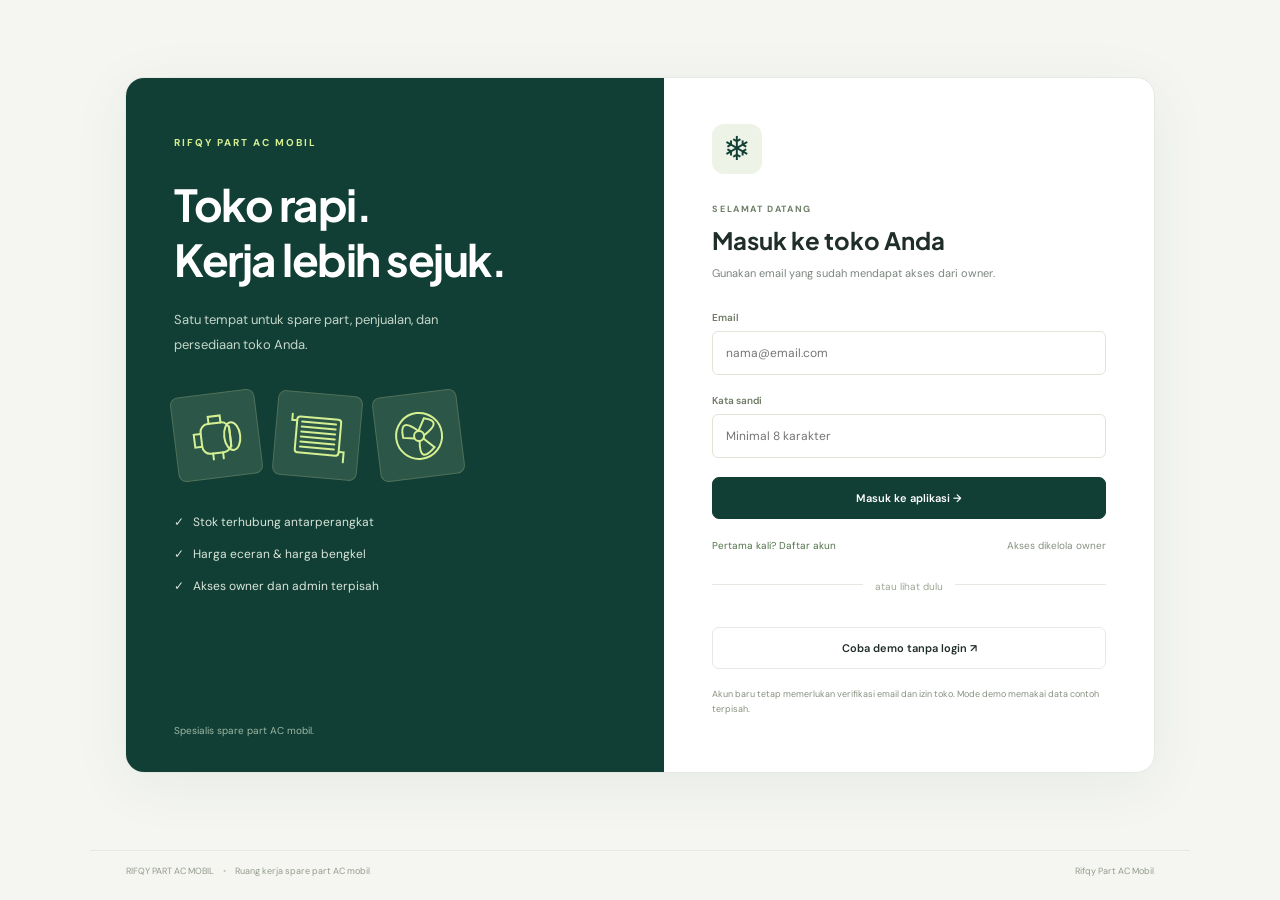
==== index.html @ 84954fb9 "Add Rifqy Part AC Mobil sales app with Supabase login and inventory" ====
<!doctype html><html lang="id"><head><meta charset="utf-8"><meta name="viewport" content="width=device-width,initial-scale=1"><meta name="theme-color" content="#123f35"><meta name="description" content="Rifqy Part AC Mobil, pengelolaan penjualan dan stok spare part AC mobil."><title>Rifqy Part AC Mobil</title><link rel="stylesheet" href="style.css"></head><body><aside><a class="brand" href="#dashboard"><span class="brand-icon">❄</span><span>rifqy<span class="thin">part</span><small>AC MOBIL · RETAIL SYSTEM</small></span></a><div class="shop"><span class="avatar">RP</span><div><b>Rifqy Part AC Mobil</b><small>Spesialis spare part AC mobil</small></div><span class="online"></span></div><label class="nav-label">WORKSPACE</label><nav id="nav"></nav><div class="aside-bottom"><div class="help-icon">↗</div><b>Data toko, tetap di tanganmu.</b><p>Simpan cadangan secara berkala agar data mudah dipindahkan.</p><button class="backup" onclick="backup()">↓ Ekspor cadangan</button><button class="restore" onclick="document.getElementById('restore').click()">Pulihkan cadangan</button><input type="file" id="restore" accept="application/json" hidden></div><div class="profile"><span class="avatar">O</span><div><b>Owner toko</b><small>Mode satu perangkat</small></div></div></aside><div class="workspace"><header><div class="breadcrumb">Workspace <span>/</span> <b id="crumb">Ringkasan</b></div><div class="header-right"><span class="device"><i></i> Menghubungkan data…</span><span id="today"></span><button class="icon-btn mobile-menu" aria-label="Buka menu" onclick="document.body.classList.toggle('menu-open')">☰</button></div></header><main id="app"></main><footer><span>RIFQY PART AC MOBIL <span class="dot">•</span> Ruang kerja spare part AC mobil</span><span>Rifqy Part AC Mobil</span></footer></div><dialog id="modal"><div id="modal-content"></div></dialog><div id="toast" role="status"></div><script src="vendor/supabase-2.118.0.js"></script><script src="cloud.js"></script><script src="app.js"></script></body></html>
---- style.css ----
@import url('https://fonts.googleapis.com/css2?family=DM+Sans:wght@400;500;600;700&family=Plus+Jakarta+Sans:wght@400;500;600;700;800&display=swap');
:root{--green:#123f35;--lime:#d5ef93;--bg:#f5f6f2;--ink:#202e29;--muted:#7b857e;--line:#e5e9e2;--orange:#b67922}*{box-sizing:border-box}body{margin:0;background:var(--bg);color:var(--ink);font:14px 'DM Sans',Arial,sans-serif}button,input,select,textarea{font:inherit}button,a,input,select{ -webkit-tap-highlight-color:transparent}button{cursor:pointer}button:disabled{cursor:not-allowed;opacity:.45}a{color:inherit;text-decoration:none}aside{width:248px;position:fixed;inset:0 auto 0 0;background:#fff;border-right:1px solid var(--line);padding:31px 22px 18px;display:flex;flex-direction:column;z-index:20}.brand{display:flex;align-items:center;gap:10px;font:800 26px 'Plus Jakarta Sans',Arial}.brand-icon{color:var(--green);font-size:41px}.brand .thin{font-weight:400}.brand small{display:block;font:600 8px 'DM Sans';letter-spacing:1.7px;color:var(--muted);margin-top:3px}.shop{margin:36px 0 30px;padding:13px 9px;background:#f6f7f3;border:1px solid var(--line);border-radius:9px;display:flex;align-items:center;gap:9px}.avatar{width:35px;height:35px;border-radius:9px;background:#e7eee6;color:var(--green);display:grid;place-items:center;font-size:12px;font-weight:700}.shop b,.profile b{font-size:12px}.shop small,.profile small{display:block;font-size:10px;color:var(--muted);margin-top:4px}.online{width:6px;height:6px;background:#68a77b;border-radius:50%;margin-left:auto}.nav-label{font-size:9px;letter-spacing:1.7px;color:#98a095;margin:0 12px 14px}nav{display:grid;gap:6px}nav a{display:flex;align-items:center;gap:13px;padding:13px 14px;font-size:12px;color:#69746b;border-radius:7px}nav a svg{width:18px;height:18px}nav a.active{background:var(--green);color:white}nav a.active:after{content:'';width:5px;height:5px;border-radius:50%;background:var(--lime);margin-left:auto}.aside-bottom{margin-top:auto;padding:19px 14px;background:#f2f5ec;border-radius:10px}.help-icon{font-size:24px;color:#4d7154;margin-bottom:8px}.aside-bottom b{font-size:11px;line-height:1.5;display:block}.aside-bottom p{font-size:10px;line-height:1.7;color:var(--muted)}.backup{border:1px solid #d3decb;background:white;width:100%;padding:9px;border-radius:5px;color:var(--green);font-size:11px;font-weight:600}.restore{background:none;border:0;width:100%;font-size:10px;color:#77846d;margin-top:9px}.profile{display:flex;gap:10px;align-items:center;margin-top:19px;padding-top:17px;border-top:1px solid var(--line)}.workspace{margin-left:248px}header{height:77px;padding:0 36px;display:flex;align-items:center;justify-content:space-between;border-bottom:1px solid var(--line);background:#fff}.breadcrumb{font-size:11px;color:#8a938c}.breadcrumb span{margin:0 13px;color:#c1c7bf}.breadcrumb b{color:#4a594f;font-weight:500}.header-right{display:flex;align-items:center;gap:21px;font-size:10px;color:#788277}.device{padding:6px 10px;border:1px solid var(--line);border-radius:5px}.device i{display:inline-block;width:5px;height:5px;background:#67a373;border-radius:50%;margin-right:5px}main{padding:33px 36px;min-height:calc(100vh - 125px);max-width:1600px;margin:auto}.page-head{display:flex;justify-content:space-between;align-items:center;gap:18px;margin-bottom:24px}.eyebrow{color:#6e7f68;letter-spacing:1.6px;font-size:9px;font-weight:700;margin-bottom:10px}h1{font:700 27px 'Plus Jakarta Sans',Arial;margin:0 0 9px;letter-spacing:-1px}.subtitle{font-size:12px;color:var(--muted);margin:0;line-height:1.6}.btn{display:inline-flex;align-items:center;justify-content:center;gap:8px;background:var(--green);color:white;border:1px solid var(--green);padding:11px 16px;border-radius:7px;font-size:11px;font-weight:600;white-space:nowrap}.btn svg{width:15px;height:15px}.btn.secondary{background:white;border-color:var(--line);color:var(--ink)}.btn.lime{background:var(--lime);color:var(--green);border-color:var(--lime)}.btn.danger{background:#fff5f2;color:#b24835;border-color:#f1d9d1}.banner{display:flex;justify-content:space-between;align-items:center;background:#eaf0e1;border:1px solid #dfe6d2;padding:12px 16px;border-radius:7px;font-size:11px;color:#60744d;margin-bottom:22px;gap:12px}.banner b{color:#364e2e}.banner button{border:0;background:none;font:inherit;text-decoration:underline;color:inherit}.stats{display:grid;grid-template-columns:repeat(4,1fr);gap:16px;margin-bottom:24px}.stat{background:white;border:1px solid var(--line);border-radius:10px;padding:20px}.stat.first{background:var(--green);color:white;border-color:var(--green)}.stat-top{display:flex;justify-content:space-between;align-items:center;font-size:11px;color:var(--muted)}.first .stat-top{color:#c1d0c5}.stat-icon{height:30px;width:30px;border:1px solid var(--line);border-radius:7px;display:grid;place-items:center}.first .stat-icon{border-color:#46685c;color:var(--lime)}.stat-icon svg{width:15px;height:15px}.stat strong{font:700 25px 'Plus Jakarta Sans';display:block;letter-spacing:-.8px;margin:15px 0 9px}.stat small{font-size:10px;color:#889181}.first small{color:#bfd2bd}.grid-main{display:grid;grid-template-columns:1.7fr 1fr;gap:20px;margin-bottom:22px}.panel{background:white;border:1px solid var(--line);border-radius:10px;overflow:hidden}.panel-head{display:flex;align-items:center;justify-content:space-between;padding:20px 22px;gap:12px}.panel h2{font:700 14px 'Plus Jakarta Sans';margin:0 0 5px}.panel-head p{font-size:10px;color:var(--muted);margin:0}.text-link{font-size:10px;color:#426e4d;white-space:nowrap}.tag{font-size:9px;border:1px solid var(--line);border-radius:5px;padding:6px 9px;color:#7d897c}.chart{height:170px;padding:14px 25px 0 45px;display:flex;align-items:flex-end;justify-content:space-between;gap:18px;border-bottom:1px solid var(--line);margin:0 24px;position:relative;background:repeating-linear-gradient(to top,transparent 0,transparent 49px,#eff1ed 50px)}.bar-col{height:100%;flex:1;display:flex;flex-direction:column;justify-content:end;align-items:center;position:relative}.bar{width:65%;max-width:34px;background:#dfe8d1;border-radius:4px 4px 0 0;min-height:2px}.bar.today{background:var(--green)}.bar-col span{position:absolute;bottom:-25px;font-size:9px;color:var(--muted)}.chart-foot{display:flex;gap:15px;padding:41px 24px 20px;font-size:10px;color:var(--muted)}.legend{display:inline-block;width:7px;height:7px;background:var(--green);border-radius:2px;margin-right:5px}.quick{margin:0 20px 8px;padding:12px;border:1px solid var(--line);border-radius:7px;display:flex;align-items:center;gap:11px;width:calc(100% - 40px);background:white;text-align:left}.quick:hover{background:#f7f9f2}.quick .q-icon{width:34px;height:34px;border-radius:7px;background:#eff3e7;display:grid;place-items:center;color:#5e7c4b}.q-icon svg{width:17px;height:17px}.quick b{font-size:11px;display:block;margin-bottom:4px}.quick small{font-size:9px;color:var(--muted)}.quick>span:last-child{margin-left:auto;color:#7d8b75}.quick-end{font-size:9px;color:#899181;margin:14px 22px 21px}.lower-grid{display:grid;grid-template-columns:1.7fr 1fr;gap:20px}table{border-collapse:collapse;width:100%;text-align:left}th{font-size:9px;letter-spacing:.4px;font-weight:600;color:#8a9487;background:#fafbf8;padding:12px 20px;border-top:1px solid var(--line);border-bottom:1px solid var(--line);white-space:nowrap}td{font-size:11px;padding:16px 20px;border-bottom:1px solid #edf0e9}tbody tr:last-child td{border-bottom:0}.table-wrap{overflow:auto}.mono{font-family:monospace;font-size:10px;color:#788573}td b{font-weight:600}td small{display:block;font-size:9px;color:#8e9887;margin-top:4px}.pill{display:inline-block;padding:5px 8px;border-radius:4px;background:#edf4e6;color:#557648;font-size:9px;white-space:nowrap}.pill.warn{background:#fff3df;color:#a5792e}.pill.red{background:#fdeee9;color:#b15e47}.low-item{display:flex;gap:12px;align-items:center;padding:13px 21px;border-top:1px solid #eff1ec}.low-item .part-icon{width:40px;height:40px}.low-item b{font-size:10px;display:block}.low-item small{font-size:9px;color:var(--muted);display:block;margin-top:5px}.low-item .pill{margin-left:auto}.part-icon{width:45px;height:45px;background:#f1f3ec;border-radius:8px;display:grid;place-items:center;color:#71816a;flex-shrink:0}.part-icon svg{width:32px;height:32px}.product-name{display:flex;align-items:center;gap:12px}.toolbar{display:flex;align-items:center;gap:10px;margin-bottom:20px}.search{position:relative;flex:1}.search input{width:100%;padding:12px 15px 12px 38px;border:1px solid var(--line);border-radius:7px;background:white;font-size:11px;outline:none}.search svg{position:absolute;left:13px;top:12px;width:16px;height:16px;color:#8c9685}input:focus,select:focus,textarea:focus{outline:2px solid #b5cf92;outline-offset:1px}.toolbar select, .field select{padding:11px;border:1px solid var(--line);border-radius:7px;background:white;font-size:11px}.action-sm{padding:6px 9px;border:1px solid var(--line);background:white;border-radius:5px;font-size:10px;color:var(--green)}.empty{padding:45px 20px;text-align:center;color:var(--muted);font-size:12px}.pos-layout{display:grid;grid-template-columns:1.45fr 1fr;gap:22px;align-items:start}.product-grid{display:grid;grid-template-columns:repeat(3,1fr);gap:12px}.product-card{background:white;border:1px solid var(--line);border-radius:8px;padding:15px;display:flex;flex-direction:column;gap:9px}.product-card .part-icon{width:100%;height:80px;background:#f4f6ef}.product-card .part-icon svg{width:65px;height:65px}.product-card h3{font-size:12px;margin:0;line-height:1.6}.product-card p{font-size:9px;color:var(--muted);margin:0}.product-card .price{font-weight:700;font-size:13px;color:var(--green);margin-top:auto}.product-card .btn{width:100%;padding:9px}.cart{position:sticky;top:20px}.cart-body{padding:0 20px 20px}.cart-row{padding:14px 0;border-bottom:1px solid var(--line)}.cart-row b{font-size:11px}.cart-top{display:flex;justify-content:space-between;gap:10px}.cart-controls{display:flex;align-items:center;justify-content:space-between;margin-top:10px}.qty{display:flex;align-items:center;border:1px solid var(--line);border-radius:5px;overflow:hidden}.qty button{width:27px;height:27px;background:#f5f7f1;border:0}.qty span{width:31px;text-align:center;font-size:11px}.remove{background:none;border:0;color:#b37865;font-size:10px}.cart-total{display:flex;justify-content:space-between;margin:16px 0;font-weight:700}.cart-total strong{font:700 22px 'Plus Jakarta Sans';color:var(--green)}.field{display:flex;flex-direction:column;gap:7px;margin-bottom:15px}.field label{font-size:10px;color:#6d7a65;font-weight:600}.field input,.field select,.field textarea{width:100%;border:1px solid #dfe5d8;border-radius:6px;padding:11px;background:#fff;color:var(--ink);font-size:12px}.field textarea{resize:vertical}.field-row{display:grid;grid-template-columns:1fr 1fr;gap:14px}.hint{font-size:10px;line-height:1.7;color:#87917f}.notice{font-size:10px;line-height:1.6;padding:11px 13px;background:#fff6e5;border-radius:6px;color:#92702c;margin:0 0 17px}.customer-grid{display:grid;grid-template-columns:repeat(3,1fr);gap:16px}.customer-card{padding:22px}.customer-card h3{margin:12px 0 7px;font-size:14px}.customer-card p{font-size:11px;color:var(--muted);line-height:1.7}.report-bars{padding:0 24px 24px}.report-row{margin:18px 0}.report-row div{display:flex;justify-content:space-between;font-size:11px;margin-bottom:8px}.report-track{height:8px;border-radius:6px;background:#f0f3e9;overflow:hidden}.report-track span{display:block;height:100%;background:#81a56d;border-radius:6px}footer{display:flex;justify-content:space-between;gap:12px;padding:14px 36px;border-top:1px solid var(--line);font-size:9px;color:#939b8c}.dot{margin:0 7px;color:#c2c9ba}dialog{width:560px;max-width:calc(100% - 30px);border:1px solid var(--line);border-radius:13px;padding:26px;box-shadow:0 25px 100px #102f3030;max-height:90vh;overflow:auto}dialog::backdrop{background:#102a2460;backdrop-filter:blur(3px)}.modal-head{display:flex;justify-content:space-between;align-items:center;margin-bottom:20px}.modal-head h2{font:700 18px 'Plus Jakarta Sans';margin:0}.icon-btn{border:0;background:#f0f3ea;padding:6px 10px;border-radius:5px;color:var(--green)}.modal-actions{display:flex;justify-content:flex-end;gap:10px;border-top:1px solid var(--line);padding-top:19px;margin-top:20px}#toast{position:fixed;bottom:25px;left:calc(50% + 110px);transform:translateX(-50%) translateY(100px);transition:.2s;background:#153f35;color:#fff;padding:14px 23px;border-radius:8px;z-index:99;box-shadow:0 5px 30px #123f3522;font-size:12px}#toast.show{transform:translateX(-50%) translateY(0)}.mobile-menu{display:none}.receipt{text-align:center}.receipt h2{margin-bottom:5px}.receipt p{font-size:11px;color:var(--muted)}.receipt table{margin:20px 0;text-align:left}.receipt td{padding:10px 5px}.receipt-total{font-size:22px;font-weight:700;color:var(--green)}.wide-btn{width:100%}.table-foot{padding:13px 20px;font-size:10px;color:var(--muted);border-top:1px solid var(--line)}@media(min-height:900px){.aside-bottom{margin-bottom:20px}}@media(max-width:1200px){aside{width:215px;padding-left:16px;padding-right:16px}.workspace{margin-left:215px}main{padding:27px 24px}header{padding:0 24px}.stat{padding:16px}.stat strong{font-size:22px}.product-grid{grid-template-columns:repeat(2,1fr)}td,th{padding:13px}.grid-main,.lower-grid{grid-template-columns:1.4fr 1fr}.customer-grid{grid-template-columns:repeat(2,1fr)}}@media(max-width:900px){aside{width:185px;padding:25px 12px}.brand{font-size:22px}.brand small{font-size:6px}.brand-icon{font-size:32px}.workspace{margin-left:185px}.stats{grid-template-columns:repeat(2,1fr)}.grid-main,.lower-grid{grid-template-columns:1fr}.pos-layout{grid-template-columns:1fr}.cart{position:static}.header-right #today{display:none}.page-head{align-items:flex-start}h1{font-size:23px}.aside-bottom{padding:12px}.chart{height:150px}.toolbar{flex-wrap:wrap}.toolbar .search{min-width:200px}#toast{left:calc(50% + 90px)}}@media(max-width:600px){aside{transform:translateX(-100%);width:235px;transition:.2s;box-shadow:5px 0 40px #143f3522}.menu-open aside{transform:none}.workspace{margin-left:0}.mobile-menu{display:block}header{padding:0 18px;height:61px}.device{display:none}main{padding:25px 16px}.page-head{flex-wrap:wrap;gap:15px}.page-head .btn{padding:10px 14px}.stats{gap:10px}.stat{padding:14px}.stat-top{font-size:10px}.stat strong{font-size:20px}.stat small{font-size:9px}.banner{font-size:10px;align-items:flex-start;line-height:1.7}.banner button{white-space:nowrap}.panel-head{padding:18px 16px}.customer-grid{grid-template-columns:1fr}.product-grid{grid-template-columns:repeat(2,1fr)}footer{padding:15px 18px;font-size:8px}footer span:last-child{display:none}.field-row{gap:10px}#toast{left:50%;width:90%;text-align:center}.lower-grid{gap:16px}.toolbar select{max-width:45%}.chart{margin:0 16px;padding-left:10px;gap:10px}.breadcrumb{font-size:10px}}
@media print{body *{visibility:hidden}dialog,dialog *{visibility:visible}dialog{position:absolute;left:0;top:0;border:0;box-shadow:none;width:100%;max-width:100%;max-height:none}dialog::backdrop{background:white}.modal-actions,.modal-head{display:none!important}.receipt{display:block} .receipt table{font-size:12px}}
.panel-head>svg{width:21px;height:21px;color:#71856a;flex-shrink:0}
.login-mode aside{display:none}.login-mode .workspace{margin-left:0}.login-mode header{display:none}.login-mode footer{max-width:1100px;margin:auto}.login-mode main{min-height:calc(100vh - 50px);display:grid;place-items:center;padding:40px 25px}.login-layout{display:grid;grid-template-columns:1.1fr 1fr;max-width:1030px;width:100%;min-height:650px;border:1px solid var(--line);border-radius:19px;overflow:hidden;background:white;box-shadow:0 12px 60px #203d2910}.login-story{background:var(--green);color:white;padding:58px 48px;position:relative}.login-story .eyebrow{color:var(--lime);letter-spacing:2px;font-size:10px}.login-story h1{font-size:44px;line-height:1.25;letter-spacing:-1.5px;margin:28px 0 21px}.login-story p{color:#c5d6c9;font-size:13px;line-height:1.9;max-width:300px}.login-story>small{position:absolute;bottom:35px;color:#9bb7a3;font-size:10px}.login-illustration{display:flex;gap:16px;margin:36px 0}.login-illustration .part-icon{width:85px;height:85px;background:#2b5648;color:#d5ef93;border:1px solid #50715a;transform:rotate(-7deg)}.login-illustration .part-icon:nth-child(2){transform:rotate(5deg)}.login-illustration svg{width:60px;height:60px}.login-feature{font-size:12px;color:#d9e5d9;margin:16px 0}.login-card{padding:46px 48px}.login-mark{display:inline-grid;place-items:center;background:#edf3e6;color:var(--green);width:50px;height:50px;border-radius:12px;font-size:33px;margin-bottom:29px}.login-card h2{font:700 24px 'Plus Jakarta Sans';margin:10px 0}.login-card .subtitle{font-size:11px;margin-bottom:28px}.login-card form .field{margin-bottom:19px}.login-card .field input{padding:13px}.login-card .btn{padding:13px}.login-links{display:flex;justify-content:space-between;gap:10px;margin:15px 0}.login-links button{border:0;background:none;color:#53714b;padding:0;font-size:10px}.login-divider{border-top:1px solid var(--line);position:relative;margin:30px 0 24px;text-align:center}.login-divider span{background:white;position:relative;top:-9px;padding:0 12px;color:#9ca593;font-size:10px}.login-card>.hint{font-size:9px;margin-top:18px}#auth-message:not(:empty){padding:11px;background:#fff4df;border-radius:6px;color:#986c2c}.brand{font-size:25px}.brand small{font-size:7px;letter-spacing:1.4px}@media(max-width:700px){.login-layout{grid-template-columns:1fr;max-width:440px}.login-story{padding:30px}.login-story h1{font-size:29px;margin:15px 0}.login-story p{margin-bottom:0}.login-illustration,.login-feature,.login-story>small{display:none}.login-card{padding:30px}.login-card .login-mark{display:none}.login-mode main{padding:20px 14px}.login-mode footer{display:none}}
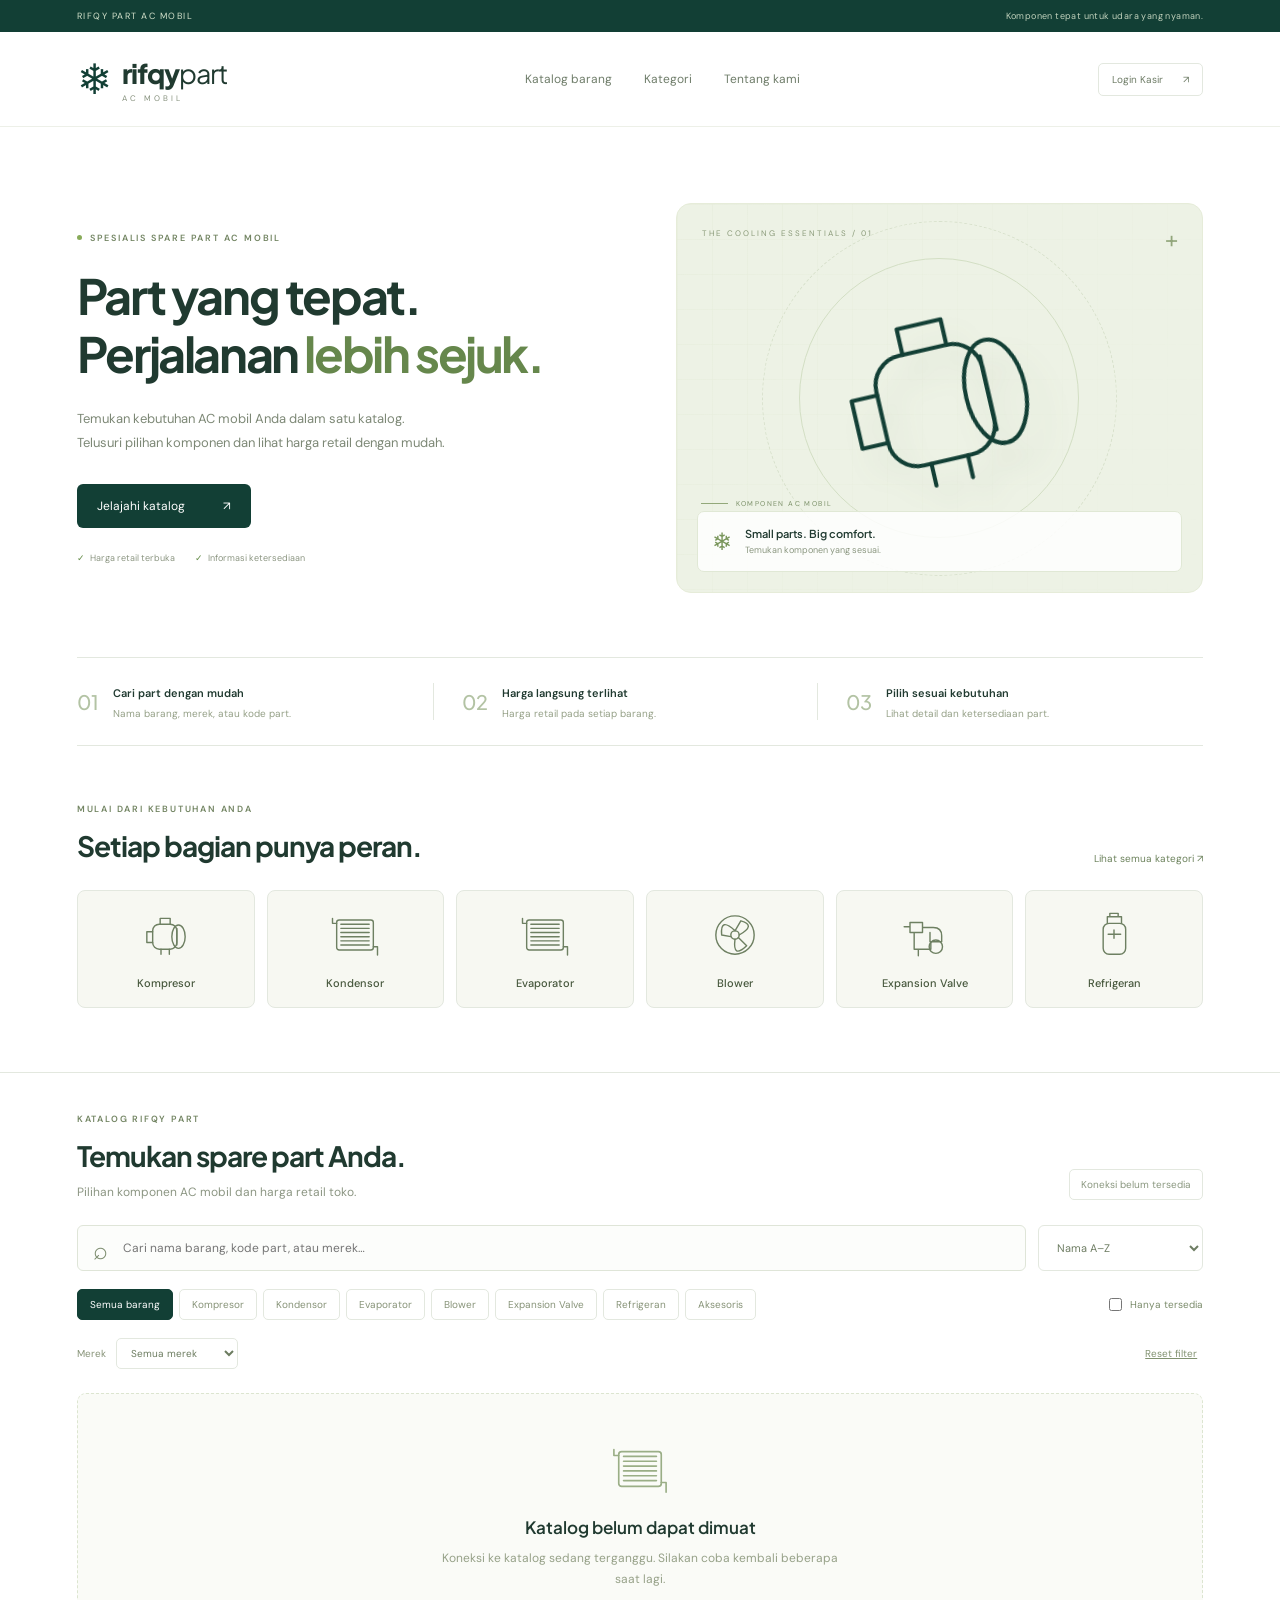
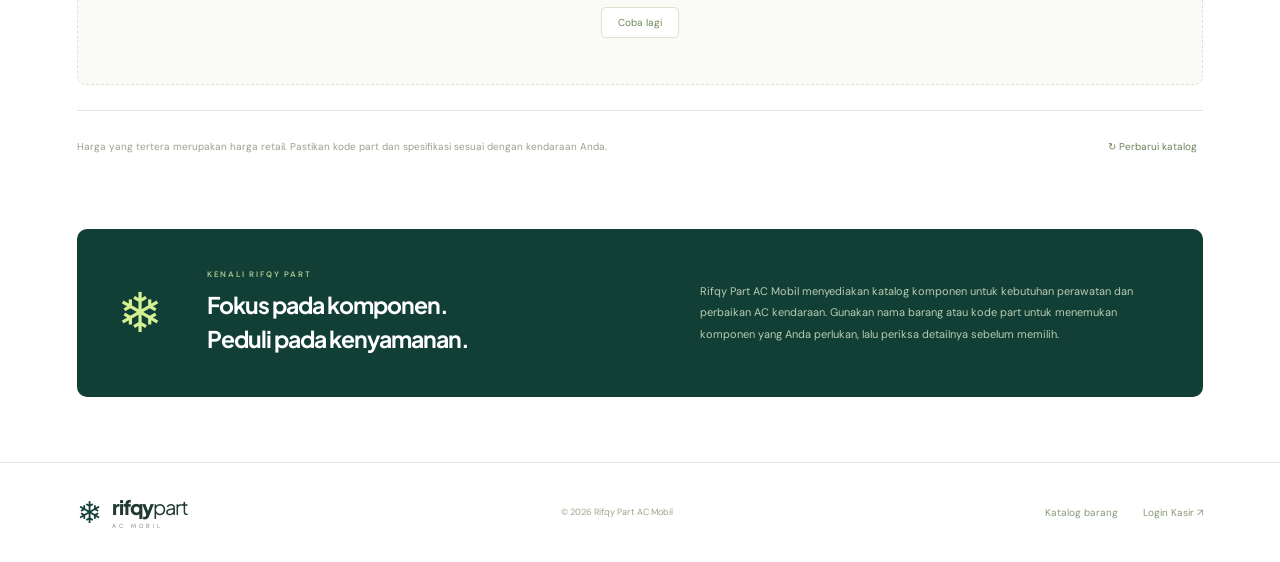
==== commit fcbf36d0: "Add public retail catalog and separate cashier login in one website" ====
--- a/index.html
+++ b/index.html
@@ -1 +1 @@
-<!doctype html><html lang="id"><head><meta charset="utf-8"><meta name="viewport" content="width=device-width,initial-scale=1"><meta name="theme-color" content="#123f35"><meta name="description" content="Rifqy Part AC Mobil, pengelolaan penjualan dan stok spare part AC mobil."><title>Rifqy Part AC Mobil</title><link rel="stylesheet" href="style.css"></head><body><aside><a class="brand" href="#dashboard"><span class="brand-icon">❄</span><span>rifqy<span class="thin">part</span><small>AC MOBIL · RETAIL SYSTEM</small></span></a><div class="shop"><span class="avatar">RP</span><div><b>Rifqy Part AC Mobil</b><small>Spesialis spare part AC mobil</small></div><span class="online"></span></div><label class="nav-label">WORKSPACE</label><nav id="nav"></nav><div class="aside-bottom"><div class="help-icon">↗</div><b>Data toko, tetap di tanganmu.</b><p>Simpan cadangan secara berkala agar data mudah dipindahkan.</p><button class="backup" onclick="backup()">↓ Ekspor cadangan</button><button class="restore" onclick="document.getElementById('restore').click()">Pulihkan cadangan</button><input type="file" id="restore" accept="application/json" hidden></div><div class="profile"><span class="avatar">O</span><div><b>Owner toko</b><small>Mode satu perangkat</small></div></div></aside><div class="workspace"><header><div class="breadcrumb">Workspace <span>/</span> <b id="crumb">Ringkasan</b></div><div class="header-right"><span class="device"><i></i> Menghubungkan data…</span><span id="today"></span><button class="icon-btn mobile-menu" aria-label="Buka menu" onclick="document.body.classList.toggle('menu-open')">☰</button></div></header><main id="app"></main><footer><span>RIFQY PART AC MOBIL <span class="dot">•</span> Ruang kerja spare part AC mobil</span><span>Rifqy Part AC Mobil</span></footer></div><dialog id="modal"><div id="modal-content"></div></dialog><div id="toast" role="status"></div><script src="vendor/supabase-2.118.0.js"></script><script src="cloud.js"></script><script src="app.js"></script></body></html>
+<!doctype html><html lang="id"><head><meta charset="utf-8"><meta name="viewport" content="width=device-width,initial-scale=1"><meta name="theme-color" content="#123f35"><meta name="description" content="Katalog spare part AC mobil Rifqy Part. Temukan kompresor, kondensor, evaporator, blower, dan aksesoris dengan harga retail yang jelas."><title>Rifqy Part AC Mobil — Katalog & Harga Retail</title><link rel="stylesheet" href="catalog.css"><script src="catalog.js" defer></script></head><body><div class="topline"><span>RIFQY PART AC MOBIL</span><span>Komponen tepat untuk udara yang nyaman.</span></div><header class="site-header"><a class="logo" href="./" aria-label="Rifqy Part AC Mobil, beranda"><span class="snow">❄</span><span><b>rifqy<span>part</span></b><small>AC MOBIL</small></span></a><nav aria-label="Navigasi utama"><a href="#katalog">Katalog barang</a><a href="#kategori">Kategori</a><a href="#tentang">Tentang kami</a></nav><a class="staff-login" href="kasir.html">Login Kasir <span aria-hidden="true">↗</span></a></header><main><section class="hero"><div class="hero-text"><div class="eyebrow"><i></i> SPESIALIS SPARE PART AC MOBIL</div><h1>Part yang tepat.<br>Perjalanan <em>lebih sejuk.</em></h1><p>Temukan kebutuhan AC mobil Anda dalam satu katalog. Telusuri pilihan komponen dan lihat harga retail dengan mudah.</p><a class="primary" href="#katalog">Jelajahi katalog <span>↗</span></a><div class="hero-notes"><span>Harga retail terbuka</span><span>Informasi ketersediaan</span></div></div><div class="hero-art" aria-label="Ilustrasi komponen AC mobil"><div class="art-grid"></div><span class="art-index">THE COOLING ESSENTIALS / 01</span><div class="orbit orbit-one"></div><div class="orbit orbit-two"></div><div id="hero-part" class="hero-part"></div><div class="art-label"><span class="mini-line"></span> KOMPONEN AC MOBIL</div><div class="art-tag"><span>❄</span><div><b>Small parts. Big comfort.</b><small>Temukan komponen yang sesuai.</small></div></div><span class="art-plus">+</span></div></section><section class="trust-strip" aria-label="Keunggulan katalog"><div><span class="trust-num">01</span><span><b>Cari part dengan mudah</b><small>Nama barang, merek, atau kode part.</small></span></div><div><span class="trust-num">02</span><span><b>Harga langsung terlihat</b><small>Harga retail pada setiap barang.</small></span></div><div><span class="trust-num">03</span><span><b>Pilih sesuai kebutuhan</b><small>Lihat detail dan ketersediaan part.</small></span></div></section><section class="category-section" id="kategori"><div class="section-heading"><div><div class="eyebrow">MULAI DARI KEBUTUHAN ANDA</div><h2>Setiap bagian punya peran.</h2></div><a href="#katalog" class="text-link" onclick="setCategory('')">Lihat semua kategori ↗</a></div><div class="category-grid" id="category-grid"></div></section><section class="catalog-section" id="katalog"><div class="section-heading"><div><div class="eyebrow">KATALOG RIFQY PART</div><h2>Temukan spare part Anda.</h2><p>Pilihan komponen AC mobil dan harga retail toko.</p></div><span class="catalog-count" id="catalog-count" aria-live="polite">Memuat katalog…</span></div><div class="search-row"><div class="catalog-search"><span aria-hidden="true">⌕</span><input type="search" id="catalog-search" placeholder="Cari nama barang, kode part, atau merek…" aria-label="Cari barang di katalog"></div><select id="catalog-sort" aria-label="Urutkan barang"><option value="name">Nama A–Z</option><option value="price-asc">Harga terendah</option><option value="price-desc">Harga tertinggi</option></select></div><div class="filter-row"><div class="category-chips" id="category-chips"></div><label class="available-filter"><input type="checkbox" id="only-available"> Hanya tersedia</label></div><div class="brand-filter"><label for="brand-select">Merek</label><select id="brand-select"><option value="">Semua merek</option></select><button class="reset-filter" id="reset-filters">Reset filter</button></div><div id="catalog-results" class="catalog-products" aria-live="polite"><div class="empty-state"><div class="loading-pulse"></div><p>Menyiapkan katalog barang…</p></div></div><div class="catalog-bottom"><p>Harga yang tertera merupakan harga retail. Pastikan kode part dan spesifikasi sesuai dengan kendaraan Anda.</p><button id="refresh-catalog">↻ Perbarui katalog</button></div></section><section class="about-section" id="tentang"><div class="about-mark">❄</div><div><div class="eyebrow">KENALI RIFQY PART</div><h2>Fokus pada komponen.<br>Peduli pada kenyamanan.</h2></div><p>Rifqy Part AC Mobil menyediakan katalog komponen untuk kebutuhan perawatan dan perbaikan AC kendaraan. Gunakan nama barang atau kode part untuk menemukan komponen yang Anda perlukan, lalu periksa detailnya sebelum memilih.</p></section></main><footer><a class="logo" href="./"><span class="snow">❄</span><span><b>rifqy<span>part</span></b><small>AC MOBIL</small></span></a><span>© <span id="year"></span> Rifqy Part AC Mobil</span><div><a href="#katalog">Katalog barang</a><a href="kasir.html">Login Kasir ↗</a></div></footer><dialog id="product-dialog"><div id="product-detail"></div></dialog></body></html>
--- a/catalog.css
+++ b/catalog.css
@@ -0,0 +1,3 @@
+@import url('https://fonts.googleapis.com/css2?family=DM+Sans:wght@400;500;600;700&family=Plus+Jakarta+Sans:wght@400;500;600;700;800&display=swap');
+:root{--green:#123f35;--ink:#203a30;--lime:#d5ef93;--muted:#7b857b;--line:#e3e8df;--cream:#f7f8f2}*{box-sizing:border-box}html{scroll-behavior:smooth;scroll-padding-top:100px}body{margin:0;background:#fff;color:var(--ink);font:14px 'DM Sans',Arial,sans-serif}a{color:inherit;text-decoration:none}button,input,select{font:inherit}button,a{touch-action:manipulation}button{cursor:pointer}input:focus-visible,select:focus-visible,button:focus-visible,a:focus-visible{outline:3px solid #83aa59;outline-offset:4px}.topline{background:var(--green);color:#d4e2cc;display:flex;justify-content:space-between;padding:10px max(6%,calc((100vw - 1200px)/2));font-size:9px;letter-spacing:1.5px}.topline span:last-child{letter-spacing:.4px;color:#c0d1bc}.site-header{height:95px;padding:0 6%;display:flex;align-items:center;justify-content:space-between;border-bottom:1px solid #edf0e8;background:white}.logo{display:flex;align-items:center;gap:10px}.snow{font-size:42px;color:var(--green)}.logo b{display:block;font:800 27px 'Plus Jakarta Sans';letter-spacing:-1px}.logo b span{font-weight:400}.logo small{display:block;font-size:8px;letter-spacing:3px;color:#86917d;margin-top:3px}.site-header nav{display:flex;gap:32px;font-size:12px;color:#6f7d6a}.site-header nav a:hover{color:var(--green)}.staff-login{font-size:10px;border:1px solid var(--line);padding:9px 13px;border-radius:5px;color:#6e7c66;display:flex;gap:20px}.staff-login:hover{background:var(--cream)}main{max-width:1440px;margin:auto}.hero{display:grid;grid-template-columns:1.05fr 1fr;padding:64px 6% 52px;gap:45px;align-items:center;min-height:530px}.eyebrow{font-size:9px;font-weight:600;letter-spacing:1.8px;color:#738563;display:flex;gap:8px;align-items:center}.eyebrow i{width:5px;height:5px;border-radius:50%;background:#88ab59}h1{font:700 clamp(35px,3.8vw,56px)/1.2 'Plus Jakarta Sans',Arial;letter-spacing:-2.4px;margin:23px 0}h1 em{font-style:normal;color:#66874c}h2{font:700 28px/1.35 'Plus Jakarta Sans',Arial;letter-spacing:-1px;margin:12px 0 0}.hero-text>p{font-size:13px;line-height:1.9;max-width:370px;color:#7d8876;margin-bottom:28px}.primary{display:inline-flex;align-items:center;justify-content:center;gap:38px;background:var(--green);color:white;padding:14px 20px;border-radius:6px;font-size:12px}.primary:hover{background:#245a46}.hero-notes{display:flex;gap:20px;font-size:9px;color:#8c9682;margin-top:24px}.hero-notes span:before{content:'✓';color:#668d4a;margin-right:5px}.hero-art{height:390px;background:#edf2e5;border:1px solid #e6ecd9;border-radius:15px;position:relative;display:grid;place-items:center;overflow:hidden}.art-grid{position:absolute;inset:0;opacity:.5;background-image:linear-gradient(#dce5cc70 1px,transparent 1px),linear-gradient(90deg,#dce5cc70 1px,transparent 1px);background-size:35px 35px;mask-image:linear-gradient(110deg,black,transparent)}.art-index{position:absolute;left:25px;top:24px;font-size:8px;letter-spacing:2px;color:#8b9b7a}.orbit{position:absolute;border:1px solid #d3dfc4;border-radius:50%;width:280px;height:280px}.orbit-two{width:355px;height:355px;border-style:dashed;border-color:#d8e1cc}.hero-part{position:relative;color:var(--green);width:225px;transform:rotate(-13deg);filter:drop-shadow(12px 24px 12px #54733a20)}.hero-part svg{width:100%;height:auto;stroke-width:1.1}.art-label{position:absolute;left:24px;bottom:84px;display:flex;gap:8px;align-items:center;font-size:7px;letter-spacing:1.4px;color:#7b9068}.mini-line{height:1px;width:27px;background:#93a87a}.art-tag{position:absolute;bottom:20px;left:20px;right:20px;display:flex;align-items:center;gap:13px;background:#ffffffd9;border:1px solid #e0e8d5;border-radius:7px;padding:14px}.art-tag>span{font-size:24px;color:#78955a}.art-tag b{display:block;font:600 11px 'Plus Jakarta Sans'}.art-tag small{display:block;font-size:9px;color:#8b9780;margin-top:4px}.art-plus{position:absolute;top:20px;right:24px;font-size:24px;color:#92a67b}.trust-strip{margin:0 6% 57px;display:grid;grid-template-columns:repeat(3,1fr);border-top:1px solid var(--line);border-bottom:1px solid var(--line);padding:25px 0;gap:28px}.trust-strip>div{display:flex;gap:14px;align-items:center;border-right:1px solid var(--line)}.trust-strip>div:last-child{border:0}.trust-num{font:500 20px 'Plus Jakarta Sans';color:#b3c3a4}.trust-strip b{font-size:11px;font-weight:600}.trust-strip small{display:block;font-size:10px;color:#95a087;margin-top:6px}.category-section,.catalog-section{padding:0 6%;margin-bottom:64px}.section-heading{display:flex;justify-content:space-between;align-items:end;gap:18px;margin-bottom:25px}.text-link{font-size:10px;color:#6c825c;white-space:nowrap}.category-grid{display:grid;grid-template-columns:repeat(6,1fr);gap:12px}.category-card{border:1px solid var(--line);border-radius:8px;background:var(--cream);padding:19px 10px 16px;color:#6e8062;text-align:center;transition:.15s}.category-card:hover{border-color:#9bb17f;transform:translateY(-3px)}.category-card svg{width:50px;height:50px;display:block;margin:0 auto 13px}.category-card b{font-size:11px;font-weight:500;color:#46573c}.catalog-section{padding-top:40px;border-top:1px solid var(--line)}.section-heading p{font-size:12px;color:#8c9683;margin:9px 0 0}.catalog-count{font-size:10px;color:#8b9880;border:1px solid var(--line);padding:8px 11px;border-radius:5px;white-space:nowrap}.search-row{display:flex;gap:12px}.catalog-search{position:relative;flex:1}.catalog-search>span{position:absolute;top:9px;left:16px;font-size:25px;color:#7b8b6d}.catalog-search input{width:100%;border:1px solid #dfe5d8;border-radius:6px;padding:14px 18px 14px 45px;font-size:12px;background:#fcfdfb;outline-color:#8ba66a}.search-row>select{border:1px solid var(--line);padding:0 14px;border-radius:6px;font-size:11px;color:#6e7d63;background:white;min-width:165px}.filter-row{display:flex;justify-content:space-between;align-items:center;margin:18px 0;gap:15px}.category-chips{display:flex;gap:6px;flex-wrap:wrap}.chip{padding:8px 12px;border:1px solid var(--line);background:white;border-radius:5px;font-size:10px;color:#879378}.chip.active{background:var(--green);color:white;border-color:var(--green)}.available-filter{font-size:10px;color:#7a8b6a;white-space:nowrap;display:flex;align-items:center;gap:5px}.available-filter input{accent-color:var(--green)}.brand-filter{display:flex;align-items:center;gap:10px;margin:5px 0 24px;font-size:10px;color:#879378}.brand-filter select{padding:7px 24px 7px 10px;border:1px solid var(--line);border-radius:5px;background:white;color:#6c7c60;font-size:10px}.reset-filter{margin-left:auto;border:0;background:none;font-size:10px;color:#819270;text-decoration:underline}.catalog-products{display:grid;grid-template-columns:repeat(4,1fr);gap:18px}.catalog-card{border:1px solid var(--line);border-radius:9px;overflow:hidden;background:white;display:flex;flex-direction:column;transition:.15s}.catalog-card:hover{border-color:#b5c3a4;box-shadow:0 6px 25px #4467380a}.product-art{height:175px;background:#f3f5ee;display:grid;place-items:center;color:#80946d;position:relative}.product-art svg{height:95px;width:95px}.product-art .type-tag{position:absolute;left:12px;top:12px;font-size:8px;border:1px solid #dde5d3;background:#ffffffba;padding:4px 6px;border-radius:3px;color:#8b9a7b}.catalog-card-body{padding:17px 17px 15px;display:flex;flex-direction:column;flex:1}.card-code{font-size:9px;letter-spacing:.6px;color:#98a48b}.catalog-card h3{font:600 13px/1.7 'Plus Jakarta Sans';margin:9px 0 6px}.card-brand{font-size:10px;color:#93a083;margin:0 0 15px}.card-price{font:700 19px 'Plus Jakarta Sans';letter-spacing:-.5px;color:var(--green);margin-top:auto}.price-label{font-size:8px;color:#9aa58d;margin-top:4px}.card-bottom{display:flex;justify-content:space-between;align-items:center;margin-top:18px;gap:8px}.availability{font-size:9px;color:#688d4f;display:flex;align-items:center;gap:5px}.availability:before{content:'';width:4px;height:4px;background:#87a96a;border-radius:50%}.availability.sold{color:#a89c7c}.availability.sold:before{background:#b1a98e}.detail-link{border:0;background:none;padding:0;font-size:9px;color:#65804f}.catalog-bottom{display:flex;justify-content:space-between;gap:25px;align-items:center;border-top:1px solid var(--line);padding-top:17px;margin-top:25px}.catalog-bottom p{font-size:10px;color:#98a18d;line-height:1.7;max-width:600px}.catalog-bottom button{border:0;background:none;font-size:10px;color:#6c8359;white-space:nowrap}.empty-state{grid-column:1/-1;text-align:center;background:#fafbf7;border:1px dashed #dce5d0;border-radius:9px;padding:46px 20px;min-height:240px;display:flex;flex-direction:column;align-items:center;justify-content:center}.empty-state svg{width:58px;height:58px;color:#9aae86;margin-bottom:18px}.empty-state h3{font:600 17px 'Plus Jakarta Sans';margin:0 0 10px}.empty-state p{font-size:12px;color:#96a188;line-height:1.8;margin:0;max-width:420px}.empty-state button{margin-top:16px;padding:8px 16px;border:1px solid #d9e3cd;border-radius:5px;background:white;color:#6f8858;font-size:10px}.loading-pulse{width:25px;height:25px;border:2px solid #dde6d1;border-top-color:#62834b;border-radius:50%;animation:spin 1s linear infinite;margin-bottom:16px}@keyframes spin{to{transform:rotate(360deg)}}.about-section{margin:20px 6% 65px;background:var(--green);color:white;border-radius:10px;display:grid;grid-template-columns:60px 1fr 1fr;gap:30px;padding:40px;align-items:center}.about-mark{font-size:55px;color:var(--lime)}.about-section .eyebrow{color:#adc596;font-size:8px}.about-section h2{font-size:23px;line-height:1.5;margin-top:9px}.about-section p{font-size:11px;line-height:1.95;color:#b9cbb2;margin:0}footer{max-width:1440px;margin:auto;padding:30px 6%;border-top:1px solid var(--line);display:flex;align-items:center;justify-content:space-between;gap:20px}footer .logo .snow{font-size:30px}footer .logo b{font-size:20px}footer .logo small{font-size:6px}footer>span{font-size:9px;color:#9aa58e}footer>div{display:flex;gap:25px;font-size:10px;color:#889a78}dialog{border:1px solid var(--line);border-radius:13px;padding:0;max-width:calc(100% - 30px);width:600px;max-height:90vh;overflow:auto;box-shadow:0 25px 100px #102f3030}dialog::backdrop{background:#133a2c70;backdrop-filter:blur(3px)}.detail-top{height:210px;background:#f2f5ec;display:grid;place-items:center;position:relative}.detail-top>svg{height:135px;width:135px;color:#7e9668}.close-detail{position:absolute;top:16px;right:16px;border:1px solid #dde6d3;background:white;border-radius:50%;width:30px;height:30px;color:#70885c;font-size:20px}.detail-body{padding:25px 30px}.detail-body h2{font-size:22px;line-height:1.5;margin:10px 0 15px}.detail-body .card-price{font-size:27px}.detail-data{display:grid;grid-template-columns:1fr 1fr;gap:18px;margin:25px 0}.detail-data dt{font-size:9px;color:#91a080;margin-bottom:6px}.detail-data dd{margin:0;font-size:12px;color:#5b724a}.detail-note{font-size:11px;color:#8d9a7c;background:#f7f9f2;padding:13px;border-radius:5px;line-height:1.8}.back-catalog{display:block;font-size:11px;margin:15px 0;color:#78945f}@media(min-width:1500px){.site-header,.topline{padding-left:calc((100vw - 1268px)/2);padding-right:calc((100vw - 1268px)/2)}}@media(max-width:1050px){.hero{gap:25px;padding-top:45px}.hero-art{height:350px}h1{font-size:40px}.category-grid{grid-template-columns:repeat(3,1fr)}.category-card{display:flex;align-items:center;justify-content:center;gap:12px;padding:15px}.category-card svg{width:35px;height:35px;margin:0}.catalog-products{grid-template-columns:repeat(3,1fr)}.filter-row{align-items:flex-start;flex-wrap:wrap}.about-section{grid-template-columns:45px 1fr;gap:20px;padding:30px}.about-section p{grid-column:2}.trust-strip{gap:15px}.trust-strip>div{gap:10px}.site-header nav{gap:20px}.hero-notes{gap:12px}}@media(max-width:700px){.topline{padding:9px 5%;font-size:8px}.topline span:last-child{display:none}.site-header{height:76px;padding:0 5%}.site-header nav{display:none}.logo b{font-size:23px}.snow{font-size:35px}.staff-login{font-size:9px;padding:8px 11px;gap:12px}.hero{padding:36px 5% 30px;grid-template-columns:1fr;gap:30px}.hero h1{font-size:39px;letter-spacing:-1.8px;margin:19px 0}.hero-text>p{font-size:12px;max-width:100%;margin-bottom:22px}.hero-art{height:285px}.hero-part{width:170px}.orbit-one{width:215px;height:215px}.orbit-two{width:275px;height:275px}.art-index{font-size:7px}.hero-notes{font-size:9px}.trust-strip{margin:0 5% 35px;padding:22px 0;gap:13px;grid-template-columns:1fr}.trust-strip>div{border:0;gap:15px}.trust-strip small{font-size:9px;margin-top:3px}.trust-num{font-size:18px}.section-heading{align-items:flex-start;gap:12px}.section-heading h2{font-size:23px}.section-heading .text-link{font-size:8px;max-width:90px;white-space:normal;text-align:right;line-height:1.8;margin-top:22px}.category-section,.catalog-section{padding-left:5%;padding-right:5%;margin-bottom:38px}.category-grid{gap:9px;grid-template-columns:repeat(3,1fr)}.category-card{flex-direction:column;gap:7px;padding:14px 5px}.category-card svg{width:32px;height:32px}.category-card b{font-size:10px}.eyebrow{font-size:8px;letter-spacing:1.4px}.catalog-section{padding-top:28px}.catalog-count{font-size:8px;padding:6px;max-width:100px;white-space:normal;text-align:center;line-height:1.7}.section-heading p{font-size:11px;line-height:1.7}.search-row{gap:7px}.search-row select{min-width:105px;max-width:115px;font-size:9px;padding:0 7px}.catalog-search input{padding:13px 10px 13px 32px;font-size:10px}.catalog-search>span{left:10px;top:8px;font-size:23px}.filter-row{margin:14px 0}.chip{padding:7px 9px;font-size:9px}.available-filter{font-size:9px}.catalog-products{grid-template-columns:repeat(2,1fr);gap:10px}.product-art{height:135px}.product-art svg{width:75px;height:75px}.catalog-card-body{padding:13px 11px}.catalog-card h3{font-size:11px}.card-price{font-size:16px}.card-code{font-size:8px}.card-brand{font-size:9px}.card-bottom{gap:5px;flex-wrap:wrap}.availability,.detail-link{font-size:8px}.catalog-bottom{align-items:flex-start;gap:12px}.catalog-bottom p{font-size:9px}.catalog-bottom button{font-size:9px;padding-top:11px}.about-section{margin:0 5% 35px;padding:25px;grid-template-columns:1fr;gap:10px}.about-mark{font-size:40px}.about-section p{grid-column:auto;margin-top:12px}.about-section h2{font-size:23px}footer{padding:25px 5%;flex-wrap:wrap;gap:22px}footer>span{font-size:8px}footer>div{width:100%;justify-content:space-between;font-size:9px}.empty-state{padding:35px 15px;min-height:250px}.empty-state h3{font-size:15px}.empty-state p{font-size:11px}.detail-body{padding:22px}.detail-body h2{font-size:20px}}
+@media(prefers-reduced-motion:reduce){html{scroll-behavior:auto}*{animation:none!important;transition:none!important}}
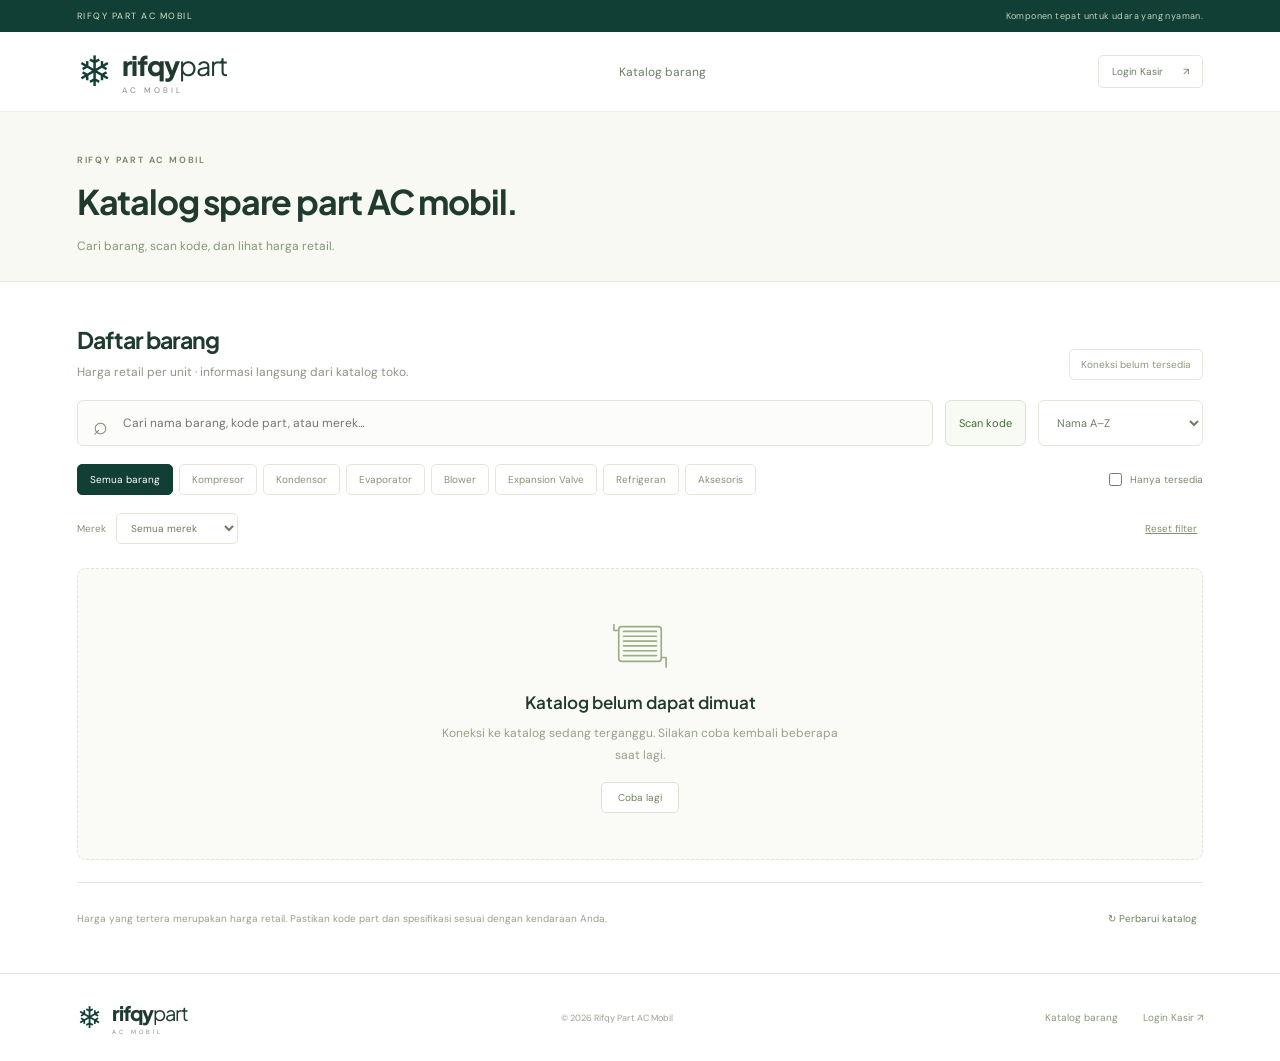
==== commit ae56ad83: "Simplify catalog and add camera barcode input, lookup and labels" ====
--- a/index.html
+++ b/index.html
@@ -1 +1 @@
-<!doctype html><html lang="id"><head><meta charset="utf-8"><meta name="viewport" content="width=device-width,initial-scale=1"><meta name="theme-color" content="#123f35"><meta name="description" content="Katalog spare part AC mobil Rifqy Part. Temukan kompresor, kondensor, evaporator, blower, dan aksesoris dengan harga retail yang jelas."><title>Rifqy Part AC Mobil — Katalog & Harga Retail</title><link rel="stylesheet" href="catalog.css"><script src="catalog.js" defer></script></head><body><div class="topline"><span>RIFQY PART AC MOBIL</span><span>Komponen tepat untuk udara yang nyaman.</span></div><header class="site-header"><a class="logo" href="./" aria-label="Rifqy Part AC Mobil, beranda"><span class="snow">❄</span><span><b>rifqy<span>part</span></b><small>AC MOBIL</small></span></a><nav aria-label="Navigasi utama"><a href="#katalog">Katalog barang</a><a href="#kategori">Kategori</a><a href="#tentang">Tentang kami</a></nav><a class="staff-login" href="kasir.html">Login Kasir <span aria-hidden="true">↗</span></a></header><main><section class="hero"><div class="hero-text"><div class="eyebrow"><i></i> SPESIALIS SPARE PART AC MOBIL</div><h1>Part yang tepat.<br>Perjalanan <em>lebih sejuk.</em></h1><p>Temukan kebutuhan AC mobil Anda dalam satu katalog. Telusuri pilihan komponen dan lihat harga retail dengan mudah.</p><a class="primary" href="#katalog">Jelajahi katalog <span>↗</span></a><div class="hero-notes"><span>Harga retail terbuka</span><span>Informasi ketersediaan</span></div></div><div class="hero-art" aria-label="Ilustrasi komponen AC mobil"><div class="art-grid"></div><span class="art-index">THE COOLING ESSENTIALS / 01</span><div class="orbit orbit-one"></div><div class="orbit orbit-two"></div><div id="hero-part" class="hero-part"></div><div class="art-label"><span class="mini-line"></span> KOMPONEN AC MOBIL</div><div class="art-tag"><span>❄</span><div><b>Small parts. Big comfort.</b><small>Temukan komponen yang sesuai.</small></div></div><span class="art-plus">+</span></div></section><section class="trust-strip" aria-label="Keunggulan katalog"><div><span class="trust-num">01</span><span><b>Cari part dengan mudah</b><small>Nama barang, merek, atau kode part.</small></span></div><div><span class="trust-num">02</span><span><b>Harga langsung terlihat</b><small>Harga retail pada setiap barang.</small></span></div><div><span class="trust-num">03</span><span><b>Pilih sesuai kebutuhan</b><small>Lihat detail dan ketersediaan part.</small></span></div></section><section class="category-section" id="kategori"><div class="section-heading"><div><div class="eyebrow">MULAI DARI KEBUTUHAN ANDA</div><h2>Setiap bagian punya peran.</h2></div><a href="#katalog" class="text-link" onclick="setCategory('')">Lihat semua kategori ↗</a></div><div class="category-grid" id="category-grid"></div></section><section class="catalog-section" id="katalog"><div class="section-heading"><div><div class="eyebrow">KATALOG RIFQY PART</div><h2>Temukan spare part Anda.</h2><p>Pilihan komponen AC mobil dan harga retail toko.</p></div><span class="catalog-count" id="catalog-count" aria-live="polite">Memuat katalog…</span></div><div class="search-row"><div class="catalog-search"><span aria-hidden="true">⌕</span><input type="search" id="catalog-search" placeholder="Cari nama barang, kode part, atau merek…" aria-label="Cari barang di katalog"></div><select id="catalog-sort" aria-label="Urutkan barang"><option value="name">Nama A–Z</option><option value="price-asc">Harga terendah</option><option value="price-desc">Harga tertinggi</option></select></div><div class="filter-row"><div class="category-chips" id="category-chips"></div><label class="available-filter"><input type="checkbox" id="only-available"> Hanya tersedia</label></div><div class="brand-filter"><label for="brand-select">Merek</label><select id="brand-select"><option value="">Semua merek</option></select><button class="reset-filter" id="reset-filters">Reset filter</button></div><div id="catalog-results" class="catalog-products" aria-live="polite"><div class="empty-state"><div class="loading-pulse"></div><p>Menyiapkan katalog barang…</p></div></div><div class="catalog-bottom"><p>Harga yang tertera merupakan harga retail. Pastikan kode part dan spesifikasi sesuai dengan kendaraan Anda.</p><button id="refresh-catalog">↻ Perbarui katalog</button></div></section><section class="about-section" id="tentang"><div class="about-mark">❄</div><div><div class="eyebrow">KENALI RIFQY PART</div><h2>Fokus pada komponen.<br>Peduli pada kenyamanan.</h2></div><p>Rifqy Part AC Mobil menyediakan katalog komponen untuk kebutuhan perawatan dan perbaikan AC kendaraan. Gunakan nama barang atau kode part untuk menemukan komponen yang Anda perlukan, lalu periksa detailnya sebelum memilih.</p></section></main><footer><a class="logo" href="./"><span class="snow">❄</span><span><b>rifqy<span>part</span></b><small>AC MOBIL</small></span></a><span>© <span id="year"></span> Rifqy Part AC Mobil</span><div><a href="#katalog">Katalog barang</a><a href="kasir.html">Login Kasir ↗</a></div></footer><dialog id="product-dialog"><div id="product-detail"></div></dialog></body></html>
+<!doctype html><html lang="id"><head><meta charset="utf-8"><meta name="viewport" content="width=device-width,initial-scale=1"><meta name="theme-color" content="#123f35"><meta name="description" content="Katalog spare part AC mobil Rifqy Part. Temukan kompresor, kondensor, evaporator, blower, dan aksesoris dengan harga retail yang jelas."><title>Rifqy Part AC Mobil — Katalog & Harga Retail</title><link rel="stylesheet" href="catalog.css"><link rel="stylesheet" href="scan.css"><script src="scan.js" defer></script><script src="catalog.js" defer></script></head><body><div class="topline"><span>RIFQY PART AC MOBIL</span><span>Komponen tepat untuk udara yang nyaman.</span></div><header class="site-header"><a class="logo" href="./" aria-label="Rifqy Part AC Mobil, beranda"><span class="snow">❄</span><span><b>rifqy<span>part</span></b><small>AC MOBIL</small></span></a><nav aria-label="Navigasi utama"><a href="#katalog">Katalog barang</a></nav><a class="staff-login" href="kasir.html">Login Kasir <span aria-hidden="true">↗</span></a></header><main><section class="simple-intro"><div class="eyebrow">RIFQY PART AC MOBIL</div><h1>Katalog spare part AC mobil.</h1><p>Cari barang, scan kode, dan lihat harga retail.</p></section><section class="catalog-section" id="katalog"><div class="section-heading"><div><h2>Daftar barang</h2><p>Harga retail per unit · informasi langsung dari katalog toko.</p></div><span class="catalog-count" id="catalog-count" aria-live="polite">Memuat katalog…</span></div><div class="search-row"><div class="catalog-search"><span aria-hidden="true">⌕</span><input type="search" id="catalog-search" placeholder="Cari nama barang, kode part, atau merek…" aria-label="Cari barang di katalog"></div><button class="scan-action" id="scan-public" type="button">Scan kode</button><select id="catalog-sort" aria-label="Urutkan barang"><option value="name">Nama A–Z</option><option value="price-asc">Harga terendah</option><option value="price-desc">Harga tertinggi</option></select></div><div class="filter-row"><div class="category-chips" id="category-chips"></div><label class="available-filter"><input type="checkbox" id="only-available"> Hanya tersedia</label></div><div class="brand-filter"><label for="brand-select">Merek</label><select id="brand-select"><option value="">Semua merek</option></select><button class="reset-filter" id="reset-filters">Reset filter</button></div><div id="catalog-results" class="catalog-products" aria-live="polite"><div class="empty-state"><div class="loading-pulse"></div><p>Menyiapkan katalog barang…</p></div></div><div class="catalog-bottom"><p>Harga yang tertera merupakan harga retail. Pastikan kode part dan spesifikasi sesuai dengan kendaraan Anda.</p><button id="refresh-catalog">↻ Perbarui katalog</button></div></section></main><footer><a class="logo" href="./"><span class="snow">❄</span><span><b>rifqy<span>part</span></b><small>AC MOBIL</small></span></a><span>© <span id="year"></span> Rifqy Part AC Mobil</span><div><a href="#katalog">Katalog barang</a><a href="kasir.html">Login Kasir ↗</a></div></footer><dialog id="product-dialog"><div id="product-detail"></div></dialog></body></html>
--- a/catalog.css
+++ b/catalog.css
@@ -1,3 +1,4 @@
 @import url('https://fonts.googleapis.com/css2?family=DM+Sans:wght@400;500;600;700&family=Plus+Jakarta+Sans:wght@400;500;600;700;800&display=swap');
 :root{--green:#123f35;--ink:#203a30;--lime:#d5ef93;--muted:#7b857b;--line:#e3e8df;--cream:#f7f8f2}*{box-sizing:border-box}html{scroll-behavior:smooth;scroll-padding-top:100px}body{margin:0;background:#fff;color:var(--ink);font:14px 'DM Sans',Arial,sans-serif}a{color:inherit;text-decoration:none}button,input,select{font:inherit}button,a{touch-action:manipulation}button{cursor:pointer}input:focus-visible,select:focus-visible,button:focus-visible,a:focus-visible{outline:3px solid #83aa59;outline-offset:4px}.topline{background:var(--green);color:#d4e2cc;display:flex;justify-content:space-between;padding:10px max(6%,calc((100vw - 1200px)/2));font-size:9px;letter-spacing:1.5px}.topline span:last-child{letter-spacing:.4px;color:#c0d1bc}.site-header{height:95px;padding:0 6%;display:flex;align-items:center;justify-content:space-between;border-bottom:1px solid #edf0e8;background:white}.logo{display:flex;align-items:center;gap:10px}.snow{font-size:42px;color:var(--green)}.logo b{display:block;font:800 27px 'Plus Jakarta Sans';letter-spacing:-1px}.logo b span{font-weight:400}.logo small{display:block;font-size:8px;letter-spacing:3px;color:#86917d;margin-top:3px}.site-header nav{display:flex;gap:32px;font-size:12px;color:#6f7d6a}.site-header nav a:hover{color:var(--green)}.staff-login{font-size:10px;border:1px solid var(--line);padding:9px 13px;border-radius:5px;color:#6e7c66;display:flex;gap:20px}.staff-login:hover{background:var(--cream)}main{max-width:1440px;margin:auto}.hero{display:grid;grid-template-columns:1.05fr 1fr;padding:64px 6% 52px;gap:45px;align-items:center;min-height:530px}.eyebrow{font-size:9px;font-weight:600;letter-spacing:1.8px;color:#738563;display:flex;gap:8px;align-items:center}.eyebrow i{width:5px;height:5px;border-radius:50%;background:#88ab59}h1{font:700 clamp(35px,3.8vw,56px)/1.2 'Plus Jakarta Sans',Arial;letter-spacing:-2.4px;margin:23px 0}h1 em{font-style:normal;color:#66874c}h2{font:700 28px/1.35 'Plus Jakarta Sans',Arial;letter-spacing:-1px;margin:12px 0 0}.hero-text>p{font-size:13px;line-height:1.9;max-width:370px;color:#7d8876;margin-bottom:28px}.primary{display:inline-flex;align-items:center;justify-content:center;gap:38px;background:var(--green);color:white;padding:14px 20px;border-radius:6px;font-size:12px}.primary:hover{background:#245a46}.hero-notes{display:flex;gap:20px;font-size:9px;color:#8c9682;margin-top:24px}.hero-notes span:before{content:'✓';color:#668d4a;margin-right:5px}.hero-art{height:390px;background:#edf2e5;border:1px solid #e6ecd9;border-radius:15px;position:relative;display:grid;place-items:center;overflow:hidden}.art-grid{position:absolute;inset:0;opacity:.5;background-image:linear-gradient(#dce5cc70 1px,transparent 1px),linear-gradient(90deg,#dce5cc70 1px,transparent 1px);background-size:35px 35px;mask-image:linear-gradient(110deg,black,transparent)}.art-index{position:absolute;left:25px;top:24px;font-size:8px;letter-spacing:2px;color:#8b9b7a}.orbit{position:absolute;border:1px solid #d3dfc4;border-radius:50%;width:280px;height:280px}.orbit-two{width:355px;height:355px;border-style:dashed;border-color:#d8e1cc}.hero-part{position:relative;color:var(--green);width:225px;transform:rotate(-13deg);filter:drop-shadow(12px 24px 12px #54733a20)}.hero-part svg{width:100%;height:auto;stroke-width:1.1}.art-label{position:absolute;left:24px;bottom:84px;display:flex;gap:8px;align-items:center;font-size:7px;letter-spacing:1.4px;color:#7b9068}.mini-line{height:1px;width:27px;background:#93a87a}.art-tag{position:absolute;bottom:20px;left:20px;right:20px;display:flex;align-items:center;gap:13px;background:#ffffffd9;border:1px solid #e0e8d5;border-radius:7px;padding:14px}.art-tag>span{font-size:24px;color:#78955a}.art-tag b{display:block;font:600 11px 'Plus Jakarta Sans'}.art-tag small{display:block;font-size:9px;color:#8b9780;margin-top:4px}.art-plus{position:absolute;top:20px;right:24px;font-size:24px;color:#92a67b}.trust-strip{margin:0 6% 57px;display:grid;grid-template-columns:repeat(3,1fr);border-top:1px solid var(--line);border-bottom:1px solid var(--line);padding:25px 0;gap:28px}.trust-strip>div{display:flex;gap:14px;align-items:center;border-right:1px solid var(--line)}.trust-strip>div:last-child{border:0}.trust-num{font:500 20px 'Plus Jakarta Sans';color:#b3c3a4}.trust-strip b{font-size:11px;font-weight:600}.trust-strip small{display:block;font-size:10px;color:#95a087;margin-top:6px}.category-section,.catalog-section{padding:0 6%;margin-bottom:64px}.section-heading{display:flex;justify-content:space-between;align-items:end;gap:18px;margin-bottom:25px}.text-link{font-size:10px;color:#6c825c;white-space:nowrap}.category-grid{display:grid;grid-template-columns:repeat(6,1fr);gap:12px}.category-card{border:1px solid var(--line);border-radius:8px;background:var(--cream);padding:19px 10px 16px;color:#6e8062;text-align:center;transition:.15s}.category-card:hover{border-color:#9bb17f;transform:translateY(-3px)}.category-card svg{width:50px;height:50px;display:block;margin:0 auto 13px}.category-card b{font-size:11px;font-weight:500;color:#46573c}.catalog-section{padding-top:40px;border-top:1px solid var(--line)}.section-heading p{font-size:12px;color:#8c9683;margin:9px 0 0}.catalog-count{font-size:10px;color:#8b9880;border:1px solid var(--line);padding:8px 11px;border-radius:5px;white-space:nowrap}.search-row{display:flex;gap:12px}.catalog-search{position:relative;flex:1}.catalog-search>span{position:absolute;top:9px;left:16px;font-size:25px;color:#7b8b6d}.catalog-search input{width:100%;border:1px solid #dfe5d8;border-radius:6px;padding:14px 18px 14px 45px;font-size:12px;background:#fcfdfb;outline-color:#8ba66a}.search-row>select{border:1px solid var(--line);padding:0 14px;border-radius:6px;font-size:11px;color:#6e7d63;background:white;min-width:165px}.filter-row{display:flex;justify-content:space-between;align-items:center;margin:18px 0;gap:15px}.category-chips{display:flex;gap:6px;flex-wrap:wrap}.chip{padding:8px 12px;border:1px solid var(--line);background:white;border-radius:5px;font-size:10px;color:#879378}.chip.active{background:var(--green);color:white;border-color:var(--green)}.available-filter{font-size:10px;color:#7a8b6a;white-space:nowrap;display:flex;align-items:center;gap:5px}.available-filter input{accent-color:var(--green)}.brand-filter{display:flex;align-items:center;gap:10px;margin:5px 0 24px;font-size:10px;color:#879378}.brand-filter select{padding:7px 24px 7px 10px;border:1px solid var(--line);border-radius:5px;background:white;color:#6c7c60;font-size:10px}.reset-filter{margin-left:auto;border:0;background:none;font-size:10px;color:#819270;text-decoration:underline}.catalog-products{display:grid;grid-template-columns:repeat(4,1fr);gap:18px}.catalog-card{border:1px solid var(--line);border-radius:9px;overflow:hidden;background:white;display:flex;flex-direction:column;transition:.15s}.catalog-card:hover{border-color:#b5c3a4;box-shadow:0 6px 25px #4467380a}.product-art{height:175px;background:#f3f5ee;display:grid;place-items:center;color:#80946d;position:relative}.product-art svg{height:95px;width:95px}.product-art .type-tag{position:absolute;left:12px;top:12px;font-size:8px;border:1px solid #dde5d3;background:#ffffffba;padding:4px 6px;border-radius:3px;color:#8b9a7b}.catalog-card-body{padding:17px 17px 15px;display:flex;flex-direction:column;flex:1}.card-code{font-size:9px;letter-spacing:.6px;color:#98a48b}.catalog-card h3{font:600 13px/1.7 'Plus Jakarta Sans';margin:9px 0 6px}.card-brand{font-size:10px;color:#93a083;margin:0 0 15px}.card-price{font:700 19px 'Plus Jakarta Sans';letter-spacing:-.5px;color:var(--green);margin-top:auto}.price-label{font-size:8px;color:#9aa58d;margin-top:4px}.card-bottom{display:flex;justify-content:space-between;align-items:center;margin-top:18px;gap:8px}.availability{font-size:9px;color:#688d4f;display:flex;align-items:center;gap:5px}.availability:before{content:'';width:4px;height:4px;background:#87a96a;border-radius:50%}.availability.sold{color:#a89c7c}.availability.sold:before{background:#b1a98e}.detail-link{border:0;background:none;padding:0;font-size:9px;color:#65804f}.catalog-bottom{display:flex;justify-content:space-between;gap:25px;align-items:center;border-top:1px solid var(--line);padding-top:17px;margin-top:25px}.catalog-bottom p{font-size:10px;color:#98a18d;line-height:1.7;max-width:600px}.catalog-bottom button{border:0;background:none;font-size:10px;color:#6c8359;white-space:nowrap}.empty-state{grid-column:1/-1;text-align:center;background:#fafbf7;border:1px dashed #dce5d0;border-radius:9px;padding:46px 20px;min-height:240px;display:flex;flex-direction:column;align-items:center;justify-content:center}.empty-state svg{width:58px;height:58px;color:#9aae86;margin-bottom:18px}.empty-state h3{font:600 17px 'Plus Jakarta Sans';margin:0 0 10px}.empty-state p{font-size:12px;color:#96a188;line-height:1.8;margin:0;max-width:420px}.empty-state button{margin-top:16px;padding:8px 16px;border:1px solid #d9e3cd;border-radius:5px;background:white;color:#6f8858;font-size:10px}.loading-pulse{width:25px;height:25px;border:2px solid #dde6d1;border-top-color:#62834b;border-radius:50%;animation:spin 1s linear infinite;margin-bottom:16px}@keyframes spin{to{transform:rotate(360deg)}}.about-section{margin:20px 6% 65px;background:var(--green);color:white;border-radius:10px;display:grid;grid-template-columns:60px 1fr 1fr;gap:30px;padding:40px;align-items:center}.about-mark{font-size:55px;color:var(--lime)}.about-section .eyebrow{color:#adc596;font-size:8px}.about-section h2{font-size:23px;line-height:1.5;margin-top:9px}.about-section p{font-size:11px;line-height:1.95;color:#b9cbb2;margin:0}footer{max-width:1440px;margin:auto;padding:30px 6%;border-top:1px solid var(--line);display:flex;align-items:center;justify-content:space-between;gap:20px}footer .logo .snow{font-size:30px}footer .logo b{font-size:20px}footer .logo small{font-size:6px}footer>span{font-size:9px;color:#9aa58e}footer>div{display:flex;gap:25px;font-size:10px;color:#889a78}dialog{border:1px solid var(--line);border-radius:13px;padding:0;max-width:calc(100% - 30px);width:600px;max-height:90vh;overflow:auto;box-shadow:0 25px 100px #102f3030}dialog::backdrop{background:#133a2c70;backdrop-filter:blur(3px)}.detail-top{height:210px;background:#f2f5ec;display:grid;place-items:center;position:relative}.detail-top>svg{height:135px;width:135px;color:#7e9668}.close-detail{position:absolute;top:16px;right:16px;border:1px solid #dde6d3;background:white;border-radius:50%;width:30px;height:30px;color:#70885c;font-size:20px}.detail-body{padding:25px 30px}.detail-body h2{font-size:22px;line-height:1.5;margin:10px 0 15px}.detail-body .card-price{font-size:27px}.detail-data{display:grid;grid-template-columns:1fr 1fr;gap:18px;margin:25px 0}.detail-data dt{font-size:9px;color:#91a080;margin-bottom:6px}.detail-data dd{margin:0;font-size:12px;color:#5b724a}.detail-note{font-size:11px;color:#8d9a7c;background:#f7f9f2;padding:13px;border-radius:5px;line-height:1.8}.back-catalog{display:block;font-size:11px;margin:15px 0;color:#78945f}@media(min-width:1500px){.site-header,.topline{padding-left:calc((100vw - 1268px)/2);padding-right:calc((100vw - 1268px)/2)}}@media(max-width:1050px){.hero{gap:25px;padding-top:45px}.hero-art{height:350px}h1{font-size:40px}.category-grid{grid-template-columns:repeat(3,1fr)}.category-card{display:flex;align-items:center;justify-content:center;gap:12px;padding:15px}.category-card svg{width:35px;height:35px;margin:0}.catalog-products{grid-template-columns:repeat(3,1fr)}.filter-row{align-items:flex-start;flex-wrap:wrap}.about-section{grid-template-columns:45px 1fr;gap:20px;padding:30px}.about-section p{grid-column:2}.trust-strip{gap:15px}.trust-strip>div{gap:10px}.site-header nav{gap:20px}.hero-notes{gap:12px}}@media(max-width:700px){.topline{padding:9px 5%;font-size:8px}.topline span:last-child{display:none}.site-header{height:76px;padding:0 5%}.site-header nav{display:none}.logo b{font-size:23px}.snow{font-size:35px}.staff-login{font-size:9px;padding:8px 11px;gap:12px}.hero{padding:36px 5% 30px;grid-template-columns:1fr;gap:30px}.hero h1{font-size:39px;letter-spacing:-1.8px;margin:19px 0}.hero-text>p{font-size:12px;max-width:100%;margin-bottom:22px}.hero-art{height:285px}.hero-part{width:170px}.orbit-one{width:215px;height:215px}.orbit-two{width:275px;height:275px}.art-index{font-size:7px}.hero-notes{font-size:9px}.trust-strip{margin:0 5% 35px;padding:22px 0;gap:13px;grid-template-columns:1fr}.trust-strip>div{border:0;gap:15px}.trust-strip small{font-size:9px;margin-top:3px}.trust-num{font-size:18px}.section-heading{align-items:flex-start;gap:12px}.section-heading h2{font-size:23px}.section-heading .text-link{font-size:8px;max-width:90px;white-space:normal;text-align:right;line-height:1.8;margin-top:22px}.category-section,.catalog-section{padding-left:5%;padding-right:5%;margin-bottom:38px}.category-grid{gap:9px;grid-template-columns:repeat(3,1fr)}.category-card{flex-direction:column;gap:7px;padding:14px 5px}.category-card svg{width:32px;height:32px}.category-card b{font-size:10px}.eyebrow{font-size:8px;letter-spacing:1.4px}.catalog-section{padding-top:28px}.catalog-count{font-size:8px;padding:6px;max-width:100px;white-space:normal;text-align:center;line-height:1.7}.section-heading p{font-size:11px;line-height:1.7}.search-row{gap:7px}.search-row select{min-width:105px;max-width:115px;font-size:9px;padding:0 7px}.catalog-search input{padding:13px 10px 13px 32px;font-size:10px}.catalog-search>span{left:10px;top:8px;font-size:23px}.filter-row{margin:14px 0}.chip{padding:7px 9px;font-size:9px}.available-filter{font-size:9px}.catalog-products{grid-template-columns:repeat(2,1fr);gap:10px}.product-art{height:135px}.product-art svg{width:75px;height:75px}.catalog-card-body{padding:13px 11px}.catalog-card h3{font-size:11px}.card-price{font-size:16px}.card-code{font-size:8px}.card-brand{font-size:9px}.card-bottom{gap:5px;flex-wrap:wrap}.availability,.detail-link{font-size:8px}.catalog-bottom{align-items:flex-start;gap:12px}.catalog-bottom p{font-size:9px}.catalog-bottom button{font-size:9px;padding-top:11px}.about-section{margin:0 5% 35px;padding:25px;grid-template-columns:1fr;gap:10px}.about-mark{font-size:40px}.about-section p{grid-column:auto;margin-top:12px}.about-section h2{font-size:23px}footer{padding:25px 5%;flex-wrap:wrap;gap:22px}footer>span{font-size:8px}footer>div{width:100%;justify-content:space-between;font-size:9px}.empty-state{padding:35px 15px;min-height:250px}.empty-state h3{font-size:15px}.empty-state p{font-size:11px}.detail-body{padding:22px}.detail-body h2{font-size:20px}}
 @media(prefers-reduced-motion:reduce){html{scroll-behavior:auto}*{animation:none!important;transition:none!important}}
+.simple-intro{padding:42px 6% 27px;background:#f7f9f2;border-bottom:1px solid var(--line)}.simple-intro h1{font-size:34px;letter-spacing:-1.2px;line-height:1.35;margin:13px 0}.simple-intro p{font-size:12px;color:#87977a;margin:0}.catalog-section{border-top:0;padding-top:30px;margin-bottom:36px}.catalog-products{gap:15px}.product-art{height:130px}.product-art svg{height:75px;width:75px}.site-header{height:80px}.catalog-section .section-heading{margin-bottom:20px}.catalog-section .section-heading h2{font-size:23px}.catalog-bottom{margin-top:22px}footer{padding-top:24px;padding-bottom:24px}@media(max-width:700px){.simple-intro{padding:27px 5% 23px}.simple-intro h1{font-size:27px;line-height:1.4;letter-spacing:-.9px;margin:11px 0}.simple-intro p{font-size:11px}.site-header{height:70px}.search-row{flex-wrap:wrap}.catalog-search{flex-basis:calc(100% - 110px)}.search-row>select{min-width:100%;padding:10px}.search-row>.scan-action{flex:0 0 90px;justify-content:center}.product-art{height:110px}.product-art svg{height:65px;width:65px}}
--- a/scan.css
+++ b/scan.css
@@ -0,0 +1,2 @@
+#scan-dialog{width:560px;max-width:calc(100% - 24px);padding:0;border:1px solid #dfe5d7;border-radius:12px;color:#203a30;background:white;box-shadow:0 20px 80px #143f3533;max-height:94vh;overflow:auto;font-family:'DM Sans',Arial,sans-serif}#scan-dialog::backdrop{background:#102d2470;backdrop-filter:blur(3px)}.scan-header{display:flex;align-items:start;gap:18px;padding:22px}.scan-header h2{font-size:18px;margin:0 0 8px;letter-spacing:-.4px}.scan-header p{font-size:11px;line-height:1.7;color:#869079;margin:0}.scan-close{border:0;border-radius:5px;background:#eff4e8;font-size:22px;padding:2px 10px;color:#476637;margin-left:auto}.scan-camera{position:relative;background:#183c32;aspect-ratio:4/3;max-height:330px}.scan-camera video{height:100%;width:100%;display:block;object-fit:cover}.scan-guide{position:absolute;left:8%;right:8%;top:30%;bottom:30%;border:2px solid #d5ef93;border-radius:9px;pointer-events:none;box-shadow:0 0 0 100px #153b2520}.scan-status{font-size:11px;line-height:1.7;color:#66785a;padding:0 22px;margin:17px 0}.scan-manual{margin:0 22px 20px}.scan-manual label{display:block;font-size:10px;color:#859476;margin-bottom:8px}.scan-manual>div{display:flex;gap:8px}.scan-manual input{min-width:0;flex:1;padding:11px;border:1px solid #dfe6d5;border-radius:5px;font-size:12px}.scan-manual button,.scan-retry{border:0;border-radius:5px;background:#123f35;color:white;padding:10px 12px;font-size:10px;cursor:pointer}.scan-footer{border-top:1px solid #e5eadf;padding:14px 22px;display:flex;justify-content:space-between;align-items:center;gap:12px;font-size:9px;color:#93a083}.scan-retry{background:#edf3e4;color:#627c4d}.scan-action{border:1px solid #dbe4d2;background:#f8faf4;padding:11px 13px;border-radius:6px;color:#466a37;font-size:11px;white-space:nowrap;cursor:pointer;display:inline-flex;gap:7px;align-items:center}.sku-entry{display:flex;gap:7px}.sku-entry input{min-width:0;flex:1}.sku-entry .scan-action{padding:8px 11px;font-size:10px}.sku-preview{margin:12px 0;border:1px dashed #dfe7d4;border-radius:6px;background:#fafcf5;text-align:center;padding:12px;overflow:hidden}.sku-preview:empty{display:none}.sku-preview svg{max-width:100%;height:auto;max-height:110px;background:white}.sku-preview p{font-size:9px;color:#839473;margin:6px 0 0}.barcode-label-sheet{display:grid;grid-template-columns:repeat(2,minmax(0,1fr));gap:14px}.barcode-sticker{padding:13px 10px;border:1px dashed #cdd8c0;text-align:center;break-inside:avoid;overflow:hidden;color:#111;background:white}.barcode-sticker b{display:block;font-size:11px;line-height:1.5;margin:6px 0}.barcode-sticker .sticker-brand{font-size:8px;letter-spacing:.6px;color:#536748}.barcode-sticker .sticker-price{font-size:12px;font-weight:700;margin-top:6px}.barcode-sticker svg{display:block;width:100%;height:auto;max-height:130px;margin:auto}.barcode-preview{border:1px solid #e5eadf;padding:16px;margin:18px 0;text-align:center}.barcode-preview svg{max-width:100%;height:auto;max-height:150px}.label-options{display:flex;gap:14px;align-items:end;margin-bottom:18px}.label-options .field{flex:1}.barcode-note{font-size:10px;line-height:1.7;color:#879578}.label-print .modal-head{display:none}.barcode-camera-icon{width:14px;height:14px}.label-actions{display:flex;gap:5px;flex-wrap:wrap}@media(max-width:600px){#scan-dialog{max-height:95vh}.scan-header{padding:18px}.scan-manual{margin:0 18px 18px}.scan-footer{padding:12px 18px}.scan-status{padding:0 18px}.scan-camera{max-height:275px}.scan-action{padding:11px;font-size:10px}.barcode-label-sheet{grid-template-columns:1fr}.sku-entry{flex-wrap:wrap}.sku-entry input{width:100%;flex-basis:100%}.label-options{flex-wrap:wrap}.label-options .field{min-width:130px}}
+@media print{body.label-print #modal-content,body.label-print #modal-content *{visibility:visible}body.label-print dialog{position:absolute;left:0;top:0;width:100%;max-width:100%;padding:0;border:0;box-shadow:none;max-height:none;overflow:visible}body.label-print #modal .modal-head,body.label-print #modal .modal-actions,body.label-print .label-options,body.label-print .barcode-note{display:none!important}body.label-print .barcode-label-sheet{display:grid;grid-template-columns:repeat(2,minmax(0,1fr));gap:6mm}body.label-print .barcode-sticker{padding:4mm;min-height:35mm;border:1px dashed #bbb}body.label-print .barcode-sticker svg{max-height:none;width:100%}body.label-print .barcode-sticker b{font-size:10pt}body.label-print .barcode-sticker .sticker-price{font-size:11pt}#scan-dialog{display:none!important}}
